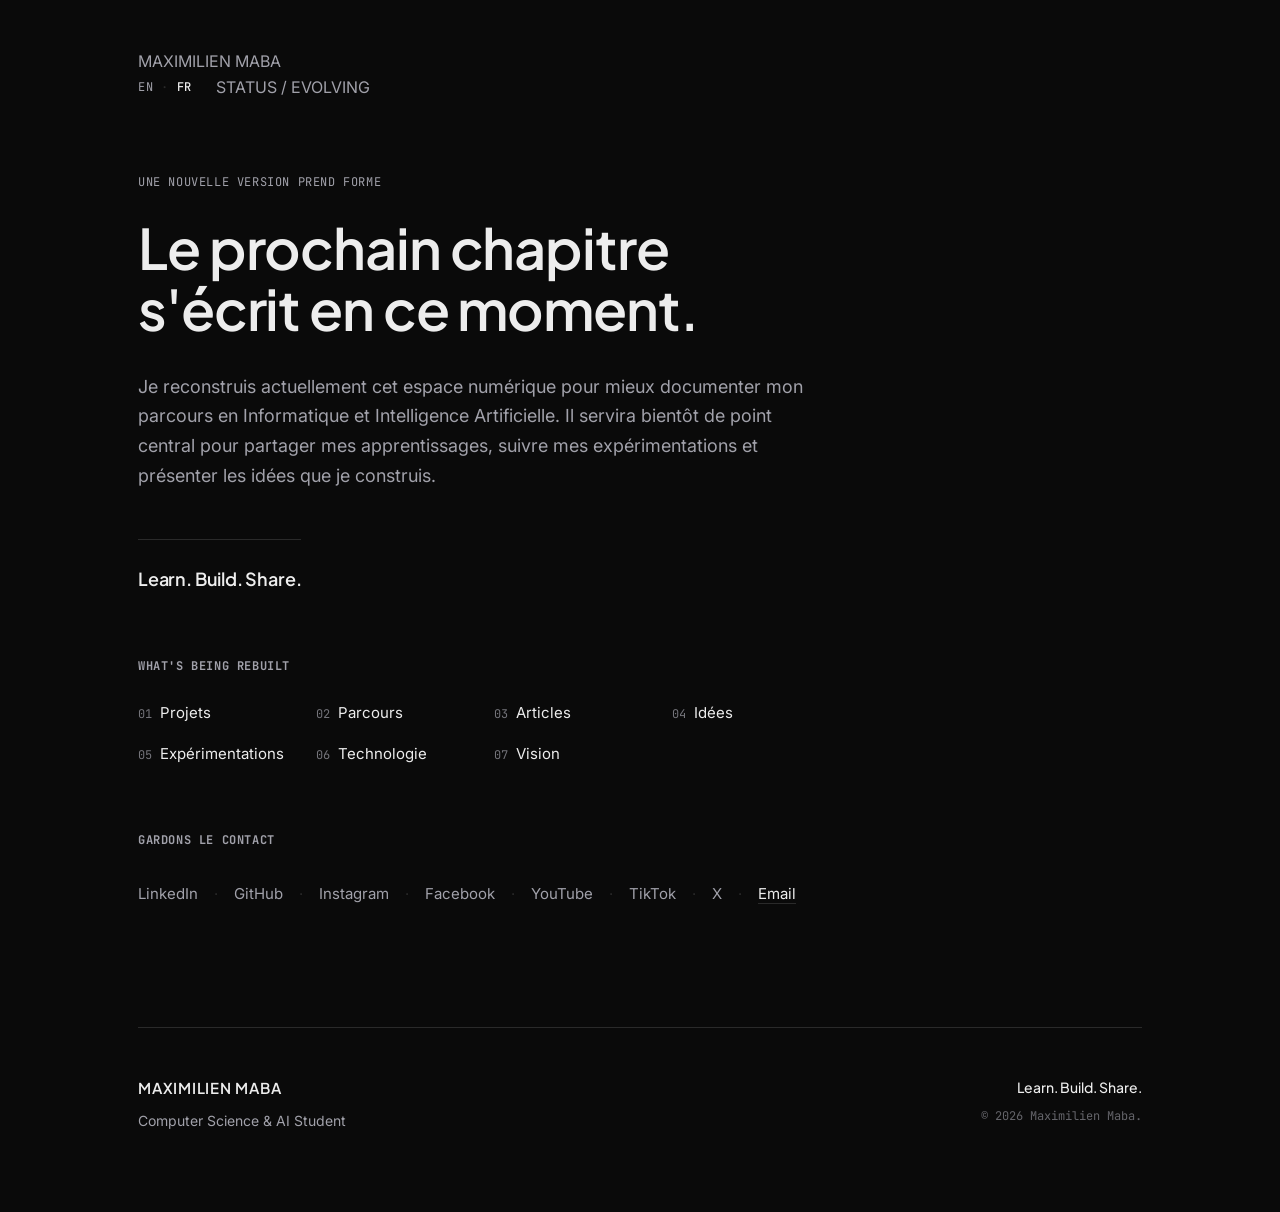
==== fr.html @ 1a62c283 "Ma page d'amelioration avec lien fonctionel" ====
<!DOCTYPE html>
<html lang="fr">
<head>
    <meta charset="UTF-8">
    <meta name="viewport" content="width=device-width, initial-scale=1.0">
    <link rel="icon" href="images/logo.jpeg" type="image/x-icon">
    <title>Maximilien Maba – Technologie & Entrepreneuriat</title>
    <meta name="description" content="Maximilien Maba – Création de sites web, landing pages et solutions digitales en RDC. Portfolio professionnel et services abordables pour entrepreneurs.">
    <meta name="author" content="Maximilien Maba">
    <meta name="keywords" content="création site web RDC, portfolio développeur RDC Kinshasa, landing page pas cher, entrepreneuriat digital, Maximilien Maba">
    <meta name="robots" content="index, follow">
    <link rel="stylesheet" href="css/style.css">
    <meta name="google-site-verification" content="_RecZhuOMZ2ca6RbLWI5Me0BjL1EM6gTbyBFQQ3FhNw" />
    
    <!-- SEO & Metadata -->
    <title>Maximilien Maba | Computer Science & AI Student</title>
    <meta name="description" content="Maximilien Maba est un étudiant en Informatique et Intelligence Artificielle originaire de la République Démocratique du Congo, passionné par Python, le développement web, l'IA et la data science.">
    <link rel="canonical" href="[DOMAIN URL — TO CONFIRM]">
    
    <!-- Open Graph -->
    <meta property="og:title" content="Maximilien Maba | Computer Science & AI Student">
    <meta property="og:description" content="I am currently rebuilding this digital space to better document my ongoing journey in Computer Science and Artificial Intelligence.">
    <meta property="og:type" content="website">
    <meta property="og:url" content="[DOMAIN URL — TO CONFIRM]">
    
    <!-- Favicon -->
    <link rel="icon" href="[FAVICON — TO CONFIRM]" type="image/x-icon">

    <!-- Fonts optimization -->
    <link rel="preconnect" href="https://fonts.googleapis.com">
    <link rel="preconnect" href="https://fonts.gstatic.com" crossorigin>
    <link href="https://fonts.googleapis.com/css2?family=Inter:wght@400;500&family=JetBrains+Mono:wght@400;500&family=Plus+Jakarta+Sans:wght@500;600;700&display=swap" rel="stylesheet">

    <!-- Styles -->
    <link rel="stylesheet" href="css/style.css">
</head>

<body>

    <div class="layout-wrapper">
        
        <!-- HEADER -->
        <header class="site-header">
            <div class="logo">MAXIMILIEN MABA</div>
            
            <div class="header-controls">
                <nav class="lang-switcher" aria-label="Language options">
                    <!-- La langue active est en surbrillance, l'autre est cliquable -->
                    <a href="index.html" class="lang-link">EN</a>
                    <span class="separator" aria-hidden="true">·</span>
                    <span class="lang-active">FR</span>
                </nav>
                
                <div class="status-indicator">
                    <span class="status-dot" aria-hidden="true"></span>
                    <span>STATUS / EVOLVING</span>
                </div>
            </div>
        </header>

        <!-- MAIN CONTENT -->
        <main class="main-content">
            
            <!-- HERO -->
            <section class="hero" aria-labelledby="hero-title">
                <span class="label-mono">UNE NOUVELLE VERSION PREND FORME</span>
                <h1 id="hero-title">Le prochain chapitre<br>s'écrit en ce moment.</h1>
                
                <div class="editorial-content">
                    <p>
                      Je reconstruis actuellement cet espace numérique pour mieux documenter mon parcours en Informatique et Intelligence Artificielle. Il servira bientôt de point central pour partager mes apprentissages, suivre mes expérimentations et présenter les idées que je construis.
                    </p>
                </div>

                <div class="signature-block">
                    <span class="signature-text">Learn. Build. Share.</span>
                </div>
            </section>

            <!-- WHAT'S BEING REBUILT -->
            <section class="preview" aria-labelledby="preview-title">
                <h2 id="preview-title" class="section-label">WHAT'S BEING REBUILT</h2>
                <ul class="editorial-list">
                    <li><span class="mono-num">01</span> Projets</li>
                    <li><span class="mono-num">02</span> Parcours</li>
                    <li><span class="mono-num">03</span> Articles</li>
                    <li><span class="mono-num">04</span> Idées</li>
                    <li><span class="mono-num">05</span> Expérimentations</li>
                    <li><span class="mono-num">06</span> Technologie</li>
                    <li><span class="mono-num">07</span> Vision</li>
                </ul>
            </section>

            <!-- STAY CONNECTED -->
            <section class="connect" aria-labelledby="connect-title">
                <h2 id="connect-title" class="section-label">GARDONS LE CONTACT</h2>
                <nav aria-label="Social connections">
                    <ul class="social-list">
                        <li><a href="https://www.linkedin.com/in/maximilien-maba-4b345a391?utm_source=share&utm_campaign=share_via&utm_content=profile&utm_medium=ios_app" target="_blank" rel="noopener noreferrer">LinkedIn</a></li>
                        <li class="separator" aria-hidden="true">·</li>
                        <li><a href="https://GitHub.com/Maximilien-Maba" target="_blank" rel="noopener noreferrer">GitHub</a></li>
                        <li class="separator" aria-hidden="true">·</li>
                        <li><a href="https://www.instagram.com/maximilien_maba?stkn=azYydzJhMThxeHI2&utm_source=qr" target="_blank" rel="noopener noreferrer">Instagram</a></li>
                        <li class="separator" aria-hidden="true">·</li>
                        <li><a href="https://www.facebook.com/share/1CTYAieRph/?mibextid=wwXIfr" target="_blank" rel="noopener noreferrer">Facebook</a></li>
                        <li class="separator" aria-hidden="true">·</li>
                        <li><a href="http://www.youtube.com/@Maximilien-Maba" target="_blank" rel="noopener noreferrer">YouTube</a></li>
                        <li class="separator" aria-hidden="true">·</li>
                        <li><a href="https://www.tiktok.com/@maximilien_maba?_r=1&_t=ZN-9A2V5FnT04M" target="_blank" rel="noopener noreferrer">TikTok</a></li>
                        <li class="separator" aria-hidden="true">·</li>
                        <li><a href="https://x.com/maximilienmaba?s=11" target="_blank" rel="noopener noreferrer">X</a></li>
                        <li class="separator" aria-hidden="true">·</li>
                        <li><a href="mailto:mabamaximilien@gmail.com" class="email-link">Email</a></li>
                    </ul>
                </nav>
            </section>

        </main>
        <!-- FOOTER -->
        <footer class="site-footer">
            <div class="footer-content">
                <div class="footer-identity">
                    <strong>MAXIMILIEN MABA</strong>
                    <span class="footer-role">Computer Science & AI Student</span>
                </div>
                <div class="footer-signoff">
                    <span class="footer-philosophy">Learn. Build. Share.</span>
                    <span class="footer-copyright">&copy; 2026 Maximilien Maba.</span>
                </div>
            </div>
        </footer>

    </div>

</body>
</html>
---- css/style.css ----
/* ==========================================================================
   1. DESIGN TOKENS & VARIABLES
   ========================================================================== */
:root {
    /* Color Palette */
    --color-bg: #0A0A0A;
    --color-surface: #1A1A1A;
    --color-border: #2A2A2A;
    --color-text-main: #EDEDED;
    --color-text-muted: #A1A1AA;
    --color-accent-blue: #2563EB;
    
    /* Typography */
    --font-display: 'Plus Jakarta Sans', sans-serif;
    --font-body: 'Inter', sans-serif;
    --font-mono: 'JetBrains Mono', monospace;
    
    /* Fluid Spacing (Base 8px system) */
    --space-8: 0.5rem;
    --space-16: 1rem;
    --space-24: 1.5rem;
    --space-32: 2rem;
    --space-48: 3rem;
    --space-64: 4rem;
    --space-96: 6rem;
    --space-120: 7.5rem;

    /* Layout Constraints */
    --max-width-container: 1100px;
    --max-width-text: 680px;
}

/* ==========================================================================
   2. RESET & BASE STYLES
   ========================================================================== */
*, *::before, *::after {
    margin: 0;
    padding: 0;
    box-sizing: border-box;
}

body {
    background-color: var(--color-bg);
    color: var(--color-text-muted);
    font-family: var(--font-body);
    font-size: 1rem;
    line-height: 1.65;
    -webkit-font-smoothing: antialiased;
    -moz-osx-font-smoothing: grayscale;
    /* Subtle page load animation */
    animation: fade-in 0.8s ease-out forwards;
}

::selection {
    background-color: var(--color-accent-blue);
    color: #ffffff;
}

a {
    color: var(--color-text-muted);
    text-decoration: none;
    transition: color 0.25s ease;
}

a:hover {
    color: var(--color-text-main);
}

a:focus-visible {
    outline: 2px solid var(--color-accent-blue);
    outline-offset: 4px;
    border-radius: 2px;
}

ul {
    list-style: none;
}

/* ==========================================================================
   3. LAYOUT STRUCTURE
   ========================================================================== */
.layout-wrapper {
    max-width: var(--max-width-container);
    margin: 0 auto;
    padding: var(--space-32) var(--space-24); /* 24px padding on mobile */
    min-height: 100vh;
    display: flex;
    flex-direction: column;
}

.main-content {
    flex: 1;
    display: flex;
    flex-direction: column;
    /* Reduced top margin to tighten the gap between header and hero */
    margin-top: clamp(var(--space-48), 8vh, var(--space-96));
    margin-bottom: var(--space-64);
    max-width: var(--max-width-text);
}

/* ==========================================================================
   4. HEADER
   ========================================================================== */
.header-controls {
    display: flex;
    align-items: center;
    gap: var(--space-24);
    flex-wrap: wrap;
}

.lang-switcher {
    font-family: var(--font-mono);
    font-size: 0.75rem;
    display: flex;
    gap: var(--space-8);
    letter-spacing: 0.05em;
}

.lang-active {
    color: var(--color-text-main);
    font-weight: 500;
}

.lang-link {
    color: var(--color-text-muted);
}

.lang-link:hover {
    color: var(--color-text-main);
}

/* ==========================================================================
   5. HERO SECTION
   ========================================================================== */
.hero {
    margin-bottom: var(--space-64);
}

.label-mono {
    font-family: var(--font-mono);
    font-size: 0.75rem;
    color: var(--color-text-muted);
    text-transform: uppercase;
    letter-spacing: 0.05em;
    display: block;
    margin-bottom: var(--space-24);
}

.hero h1 {
    font-family: var(--font-display);
    font-weight: 600;
    color: var(--color-text-main);
    /* Fluid typography: 36px on mobile, scaling to 56px on desktop */
    font-size: clamp(2.25rem, 5vw + 1rem, 3.5rem); 
    line-height: 1.1;
    margin-bottom: var(--space-32);
    letter-spacing: -0.02em;
}

.editorial-content {
    font-size: clamp(1rem, 2vw + 0.5rem, 1.125rem);
    color: var(--color-text-muted);
}

.signature-block {
    margin-top: var(--space-48);
    padding-top: var(--space-24);
    border-top: 1px solid var(--color-border); /* Subtle separation */
    display: inline-block;
}

.signature-text {
    font-family: var(--font-display);
    font-weight: 600;
    color: var(--color-text-main);
    font-size: 1.125rem;
    letter-spacing: -0.01em;
}

/* ==========================================================================
   6. WHAT'S BEING REBUILT (Editorial Table of Contents)
   ========================================================================== */
.section-label {
    font-family: var(--font-mono);
    font-size: 0.75rem;
    color: var(--color-text-muted); /* Removed heavy blue, kept calm */
    margin-bottom: var(--space-24);
    text-transform: uppercase;
    letter-spacing: 0.05em;
}

.preview {
    margin-bottom: var(--space-64);
}

.editorial-list {
    display: grid;
    /* Grid adapts automatically. Min 140px per column */
    grid-template-columns: repeat(auto-fill, minmax(140px, 1fr));
    gap: var(--space-16) var(--space-32);
}

.editorial-list li {
    font-family: var(--font-body);
    font-size: 0.9375rem;
    color: var(--color-text-main);
    display: flex;
    align-items: baseline;
    gap: var(--space-8);
}

.mono-num {
    font-family: var(--font-mono);
    font-size: 0.75rem;
    color: var(--color-text-muted);
    opacity: 0.7;
}

/* ==========================================================================
   7. STAY CONNECTED
   ========================================================================== */
.connect {
    margin-bottom: var(--space-48);
}

.social-list {
    display: flex;
    flex-wrap: wrap;
    align-items: center;
    gap: var(--space-16);
    font-size: 0.9375rem;
}

.social-list a {
    /* Touch target padding for mobile */
    padding: var(--space-8) 0; 
    display: inline-block;
}

.separator {
    color: var(--color-border);
    user-select: none;
}

.email-link {
    color: var(--color-text-main) !important;
    text-decoration: underline;
    text-decoration-color: var(--color-border);
    text-underline-offset: 4px;
}

.email-link:hover {
    text-decoration-color: var(--color-text-main);
}
/* ==========================================================================
   8. FOOTER
   ========================================================================== */
.site-footer {
    border-top: 1px solid var(--color-border);
    padding-top: var(--space-48);
    padding-bottom: var(--space-32);
}

.footer-content {
    display: flex;
    flex-direction: column;
    gap: var(--space-32);
}

.footer-identity, .footer-signoff {
    display: flex;
    flex-direction: column;
    gap: var(--space-8);
}

.footer-identity strong {
    font-family: var(--font-display);
    color: var(--color-text-main);
    font-weight: 600;
    letter-spacing: 0.05em;
    font-size: 0.9375rem;
}

.footer-role {
    color: var(--color-text-muted);
    font-size: 0.875rem;
}

.footer-philosophy {
    font-family: var(--font-display);
    font-weight: 500;
    color: var(--color-text-main);
    font-size: 0.875rem;
}

.footer-copyright {
    font-family: var(--font-mono);
    font-size: 0.75rem;
    color: var(--color-text-muted);
    opacity: 0.6;
}

/* ==========================================================================
   9. RESPONSIVE REFINEMENTS
   ========================================================================== */

/* Tablet & Desktop Layout logic */
@media (min-width: 768px) {
    .layout-wrapper {
        padding: var(--space-48) var(--space-48);
    }

    /* Le footer devient un vrai bloc éditorial bi-colonne sur PC */
    .footer-content {
        flex-direction: row;
        justify-content: space-between;
        align-items: flex-start;
    }
    
    .footer-signoff {
        text-align: right;
        align-items: flex-end;
    }
}

/* Large Desktop */
@media (min-width: 1440px) {
    .layout-wrapper {
        padding-top: var(--space-64);
    }
}

/* Handling extremely small screens (e.g., iPhone SE / 320px) */
@media (max-width: 375px) {
    .social-list .separator {
        display: none;
    }
    .social-list {
        gap: var(--space-8) var(--space-16);
    }
}
---- css/style.css ----
/* ==========================================================================
   1. DESIGN TOKENS & VARIABLES
   ========================================================================== */
:root {
    /* Color Palette */
    --color-bg: #0A0A0A;
    --color-surface: #1A1A1A;
    --color-border: #2A2A2A;
    --color-text-main: #EDEDED;
    --color-text-muted: #A1A1AA;
    --color-accent-blue: #2563EB;
    
    /* Typography */
    --font-display: 'Plus Jakarta Sans', sans-serif;
    --font-body: 'Inter', sans-serif;
    --font-mono: 'JetBrains Mono', monospace;
    
    /* Fluid Spacing (Base 8px system) */
    --space-8: 0.5rem;
    --space-16: 1rem;
    --space-24: 1.5rem;
    --space-32: 2rem;
    --space-48: 3rem;
    --space-64: 4rem;
    --space-96: 6rem;
    --space-120: 7.5rem;

    /* Layout Constraints */
    --max-width-container: 1100px;
    --max-width-text: 680px;
}

/* ==========================================================================
   2. RESET & BASE STYLES
   ========================================================================== */
*, *::before, *::after {
    margin: 0;
    padding: 0;
    box-sizing: border-box;
}

body {
    background-color: var(--color-bg);
    color: var(--color-text-muted);
    font-family: var(--font-body);
    font-size: 1rem;
    line-height: 1.65;
    -webkit-font-smoothing: antialiased;
    -moz-osx-font-smoothing: grayscale;
    /* Subtle page load animation */
    animation: fade-in 0.8s ease-out forwards;
}

::selection {
    background-color: var(--color-accent-blue);
    color: #ffffff;
}

a {
    color: var(--color-text-muted);
    text-decoration: none;
    transition: color 0.25s ease;
}

a:hover {
    color: var(--color-text-main);
}

a:focus-visible {
    outline: 2px solid var(--color-accent-blue);
    outline-offset: 4px;
    border-radius: 2px;
}

ul {
    list-style: none;
}

/* ==========================================================================
   3. LAYOUT STRUCTURE
   ========================================================================== */
.layout-wrapper {
    max-width: var(--max-width-container);
    margin: 0 auto;
    padding: var(--space-32) var(--space-24); /* 24px padding on mobile */
    min-height: 100vh;
    display: flex;
    flex-direction: column;
}

.main-content {
    flex: 1;
    display: flex;
    flex-direction: column;
    /* Reduced top margin to tighten the gap between header and hero */
    margin-top: clamp(var(--space-48), 8vh, var(--space-96));
    margin-bottom: var(--space-64);
    max-width: var(--max-width-text);
}

/* ==========================================================================
   4. HEADER
   ========================================================================== */
.header-controls {
    display: flex;
    align-items: center;
    gap: var(--space-24);
    flex-wrap: wrap;
}

.lang-switcher {
    font-family: var(--font-mono);
    font-size: 0.75rem;
    display: flex;
    gap: var(--space-8);
    letter-spacing: 0.05em;
}

.lang-active {
    color: var(--color-text-main);
    font-weight: 500;
}

.lang-link {
    color: var(--color-text-muted);
}

.lang-link:hover {
    color: var(--color-text-main);
}

/* ==========================================================================
   5. HERO SECTION
   ========================================================================== */
.hero {
    margin-bottom: var(--space-64);
}

.label-mono {
    font-family: var(--font-mono);
    font-size: 0.75rem;
    color: var(--color-text-muted);
    text-transform: uppercase;
    letter-spacing: 0.05em;
    display: block;
    margin-bottom: var(--space-24);
}

.hero h1 {
    font-family: var(--font-display);
    font-weight: 600;
    color: var(--color-text-main);
    /* Fluid typography: 36px on mobile, scaling to 56px on desktop */
    font-size: clamp(2.25rem, 5vw + 1rem, 3.5rem); 
    line-height: 1.1;
    margin-bottom: var(--space-32);
    letter-spacing: -0.02em;
}

.editorial-content {
    font-size: clamp(1rem, 2vw + 0.5rem, 1.125rem);
    color: var(--color-text-muted);
}

.signature-block {
    margin-top: var(--space-48);
    padding-top: var(--space-24);
    border-top: 1px solid var(--color-border); /* Subtle separation */
    display: inline-block;
}

.signature-text {
    font-family: var(--font-display);
    font-weight: 600;
    color: var(--color-text-main);
    font-size: 1.125rem;
    letter-spacing: -0.01em;
}

/* ==========================================================================
   6. WHAT'S BEING REBUILT (Editorial Table of Contents)
   ========================================================================== */
.section-label {
    font-family: var(--font-mono);
    font-size: 0.75rem;
    color: var(--color-text-muted); /* Removed heavy blue, kept calm */
    margin-bottom: var(--space-24);
    text-transform: uppercase;
    letter-spacing: 0.05em;
}

.preview {
    margin-bottom: var(--space-64);
}

.editorial-list {
    display: grid;
    /* Grid adapts automatically. Min 140px per column */
    grid-template-columns: repeat(auto-fill, minmax(140px, 1fr));
    gap: var(--space-16) var(--space-32);
}

.editorial-list li {
    font-family: var(--font-body);
    font-size: 0.9375rem;
    color: var(--color-text-main);
    display: flex;
    align-items: baseline;
    gap: var(--space-8);
}

.mono-num {
    font-family: var(--font-mono);
    font-size: 0.75rem;
    color: var(--color-text-muted);
    opacity: 0.7;
}

/* ==========================================================================
   7. STAY CONNECTED
   ========================================================================== */
.connect {
    margin-bottom: var(--space-48);
}

.social-list {
    display: flex;
    flex-wrap: wrap;
    align-items: center;
    gap: var(--space-16);
    font-size: 0.9375rem;
}

.social-list a {
    /* Touch target padding for mobile */
    padding: var(--space-8) 0; 
    display: inline-block;
}

.separator {
    color: var(--color-border);
    user-select: none;
}

.email-link {
    color: var(--color-text-main) !important;
    text-decoration: underline;
    text-decoration-color: var(--color-border);
    text-underline-offset: 4px;
}

.email-link:hover {
    text-decoration-color: var(--color-text-main);
}
/* ==========================================================================
   8. FOOTER
   ========================================================================== */
.site-footer {
    border-top: 1px solid var(--color-border);
    padding-top: var(--space-48);
    padding-bottom: var(--space-32);
}

.footer-content {
    display: flex;
    flex-direction: column;
    gap: var(--space-32);
}

.footer-identity, .footer-signoff {
    display: flex;
    flex-direction: column;
    gap: var(--space-8);
}

.footer-identity strong {
    font-family: var(--font-display);
    color: var(--color-text-main);
    font-weight: 600;
    letter-spacing: 0.05em;
    font-size: 0.9375rem;
}

.footer-role {
    color: var(--color-text-muted);
    font-size: 0.875rem;
}

.footer-philosophy {
    font-family: var(--font-display);
    font-weight: 500;
    color: var(--color-text-main);
    font-size: 0.875rem;
}

.footer-copyright {
    font-family: var(--font-mono);
    font-size: 0.75rem;
    color: var(--color-text-muted);
    opacity: 0.6;
}

/* ==========================================================================
   9. RESPONSIVE REFINEMENTS
   ========================================================================== */

/* Tablet & Desktop Layout logic */
@media (min-width: 768px) {
    .layout-wrapper {
        padding: var(--space-48) var(--space-48);
    }

    /* Le footer devient un vrai bloc éditorial bi-colonne sur PC */
    .footer-content {
        flex-direction: row;
        justify-content: space-between;
        align-items: flex-start;
    }
    
    .footer-signoff {
        text-align: right;
        align-items: flex-end;
    }
}

/* Large Desktop */
@media (min-width: 1440px) {
    .layout-wrapper {
        padding-top: var(--space-64);
    }
}

/* Handling extremely small screens (e.g., iPhone SE / 320px) */
@media (max-width: 375px) {
    .social-list .separator {
        display: none;
    }
    .social-list {
        gap: var(--space-8) var(--space-16);
    }
}
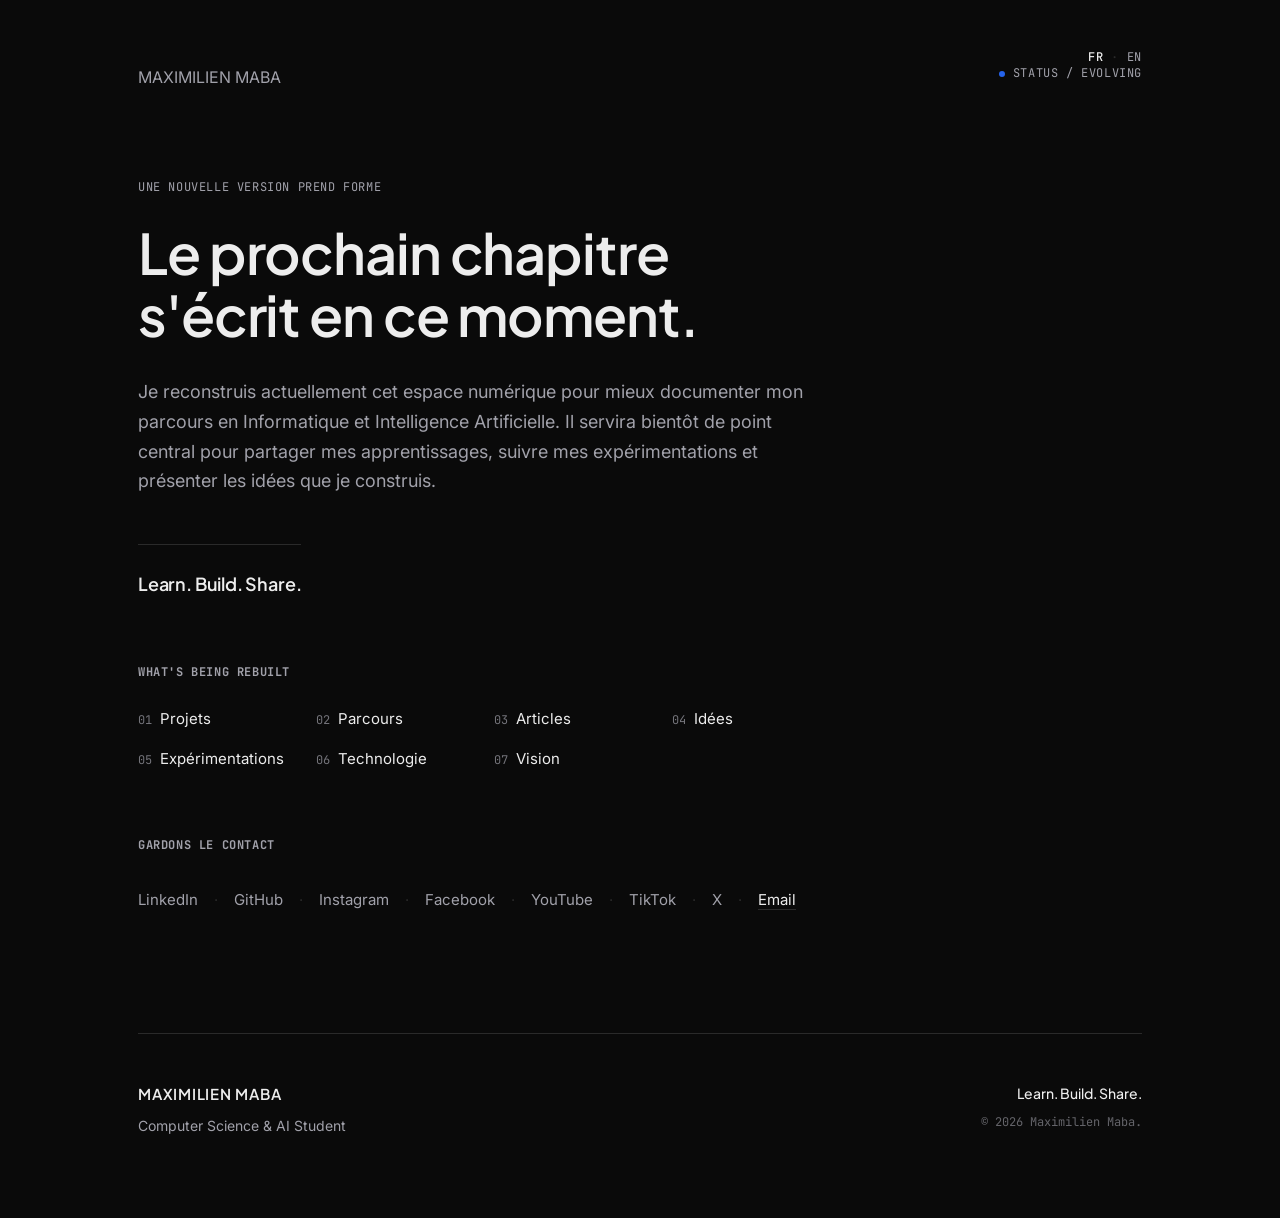
==== commit a9634773: "Ma page d'amelioration avec anim" ====
--- a/fr.html
+++ b/fr.html
@@ -39,22 +39,19 @@
 
     <div class="layout-wrapper">
         
-        <!-- HEADER -->
+        <!-- TOP CORNER LANGUAGE SWITCHER -->
+        <div class="top-corner-lang">
+            <span class="lang-active">FR</span>
+            <span class="separator" aria-hidden="true">·</span>
+            <a href="fr.html" class="lang-link">EN</a>
+        </div>
+
+        <!-- HEADER (Exactement comme avant) -->
         <header class="site-header">
             <div class="logo">MAXIMILIEN MABA</div>
-            
-            <div class="header-controls">
-                <nav class="lang-switcher" aria-label="Language options">
-                    <!-- La langue active est en surbrillance, l'autre est cliquable -->
-                    <a href="index.html" class="lang-link">EN</a>
-                    <span class="separator" aria-hidden="true">·</span>
-                    <span class="lang-active">FR</span>
-                </nav>
-                
-                <div class="status-indicator">
-                    <span class="status-dot" aria-hidden="true"></span>
-                    <span>STATUS / EVOLVING</span>
-                </div>
+            <div class="status-indicator">
+                <span class="status-dot" aria-hidden="true"></span>
+                <span>STATUS / EVOLVING</span>
             </div>
         </header>
 
@@ -131,6 +128,7 @@
         </footer>
 
     </div>
+    
 
 </body>
 </html>
--- a/css/style.css
+++ b/css/style.css
@@ -99,35 +99,79 @@
 }
 
 /* ==========================================================================
-   4. HEADER
-   ========================================================================== */
-.header-controls {
+   4. HEADER & TOP CORNER LANG
+   ========================================================================== */
+.layout-wrapper {
+    position: relative; /* Nécessaire pour positionner le sélecteur par rapport à la page */
+}
+
+.top-corner-lang {
+    position: absolute;
+    top: var(--space-24);
+    right: var(--space-24);
+    font-family: var(--font-mono);
+    font-size: 0.75rem;
+    display: flex;
+    gap: var(--space-8);
+    letter-spacing: 0.05em;
+    z-index: 10;
+}
+
+.lang-active {
+    color: var(--color-text-main);
+    font-weight: 500;
+}
+
+.lang-link {
+    color: var(--color-text-muted);
+}
+
+.lang-link:hover {
+    color: var(--color-text-main);
+}
+
+.site-header {
+    display: flex;
+    justify-content: space-between;
+    align-items: flex-start;
+    flex-wrap: wrap;
+    gap: var(--space-16);
+    padding-top: var(--space-32); /* Laisse de l'espace pour le sélecteur en haut */
+    padding-bottom: var(--space-16);
+}
+
+/* Ajustement des marges sur PC pour les grands écrans */
+@media (min-width: 768px) {
+    .layout-wrapper {
+        padding: var(--space-48) var(--space-48);
+    }
+    .top-corner-lang {
+        top: var(--space-48);
+        right: var(--space-48);
+    }
+    .site-header {
+        padding-top: var(--space-16); /* Plus besoin d'espace forcé puisque le header descend naturellement */
+    }
+}
+ /*ICI POUR STATUT INDICATOR*/
+.status-indicator {
+    font-family: var(--font-mono);
+    font-size: 0.75rem;
+    color: var(--color-text-muted);
     display: flex;
     align-items: center;
-    gap: var(--space-24);
-    flex-wrap: wrap;
-}
-
-.lang-switcher {
-    font-family: var(--font-mono);
-    font-size: 0.75rem;
-    display: flex;
-    gap: var(--space-8);
-    letter-spacing: 0.05em;
-}
-
-.lang-active {
-    color: var(--color-text-main);
-    font-weight: 500;
-}
-
-.lang-link {
-    color: var(--color-text-muted);
-}
-
-.lang-link:hover {
-    color: var(--color-text-main);
-}
+    gap: 0.5rem;
+    letter-spacing: 0.05em;
+}
+
+.status-dot {
+    width: 6px;
+    height: 6px;
+    background-color: var(--color-accent-blue);
+    border-radius: 50%;
+    animation: pulse 2.5s infinite ease-in-out;
+}
+
 
 /* ==========================================================================
    5. HERO SECTION
@@ -338,4 +382,10 @@
     .social-list {
         gap: var(--space-8) var(--space-16);
     }
-}+}
+
+@keyframes pulse {
+    0% { opacity: 0.4; transform: scale(0.95); }
+    50% { opacity: 1; transform: scale(1); }
+    100% { opacity: 0.4; transform: scale(0.95); }
+}
--- a/css/style.css
+++ b/css/style.css
@@ -99,35 +99,79 @@
 }
 
 /* ==========================================================================
-   4. HEADER
-   ========================================================================== */
-.header-controls {
+   4. HEADER & TOP CORNER LANG
+   ========================================================================== */
+.layout-wrapper {
+    position: relative; /* Nécessaire pour positionner le sélecteur par rapport à la page */
+}
+
+.top-corner-lang {
+    position: absolute;
+    top: var(--space-24);
+    right: var(--space-24);
+    font-family: var(--font-mono);
+    font-size: 0.75rem;
+    display: flex;
+    gap: var(--space-8);
+    letter-spacing: 0.05em;
+    z-index: 10;
+}
+
+.lang-active {
+    color: var(--color-text-main);
+    font-weight: 500;
+}
+
+.lang-link {
+    color: var(--color-text-muted);
+}
+
+.lang-link:hover {
+    color: var(--color-text-main);
+}
+
+.site-header {
+    display: flex;
+    justify-content: space-between;
+    align-items: flex-start;
+    flex-wrap: wrap;
+    gap: var(--space-16);
+    padding-top: var(--space-32); /* Laisse de l'espace pour le sélecteur en haut */
+    padding-bottom: var(--space-16);
+}
+
+/* Ajustement des marges sur PC pour les grands écrans */
+@media (min-width: 768px) {
+    .layout-wrapper {
+        padding: var(--space-48) var(--space-48);
+    }
+    .top-corner-lang {
+        top: var(--space-48);
+        right: var(--space-48);
+    }
+    .site-header {
+        padding-top: var(--space-16); /* Plus besoin d'espace forcé puisque le header descend naturellement */
+    }
+}
+ /*ICI POUR STATUT INDICATOR*/
+.status-indicator {
+    font-family: var(--font-mono);
+    font-size: 0.75rem;
+    color: var(--color-text-muted);
     display: flex;
     align-items: center;
-    gap: var(--space-24);
-    flex-wrap: wrap;
-}
-
-.lang-switcher {
-    font-family: var(--font-mono);
-    font-size: 0.75rem;
-    display: flex;
-    gap: var(--space-8);
-    letter-spacing: 0.05em;
-}
-
-.lang-active {
-    color: var(--color-text-main);
-    font-weight: 500;
-}
-
-.lang-link {
-    color: var(--color-text-muted);
-}
-
-.lang-link:hover {
-    color: var(--color-text-main);
-}
+    gap: 0.5rem;
+    letter-spacing: 0.05em;
+}
+
+.status-dot {
+    width: 6px;
+    height: 6px;
+    background-color: var(--color-accent-blue);
+    border-radius: 50%;
+    animation: pulse 2.5s infinite ease-in-out;
+}
+
 
 /* ==========================================================================
    5. HERO SECTION
@@ -338,4 +382,10 @@
     .social-list {
         gap: var(--space-8) var(--space-16);
     }
-}+}
+
+@keyframes pulse {
+    0% { opacity: 0.4; transform: scale(0.95); }
+    50% { opacity: 1; transform: scale(1); }
+    100% { opacity: 0.4; transform: scale(0.95); }
+}
